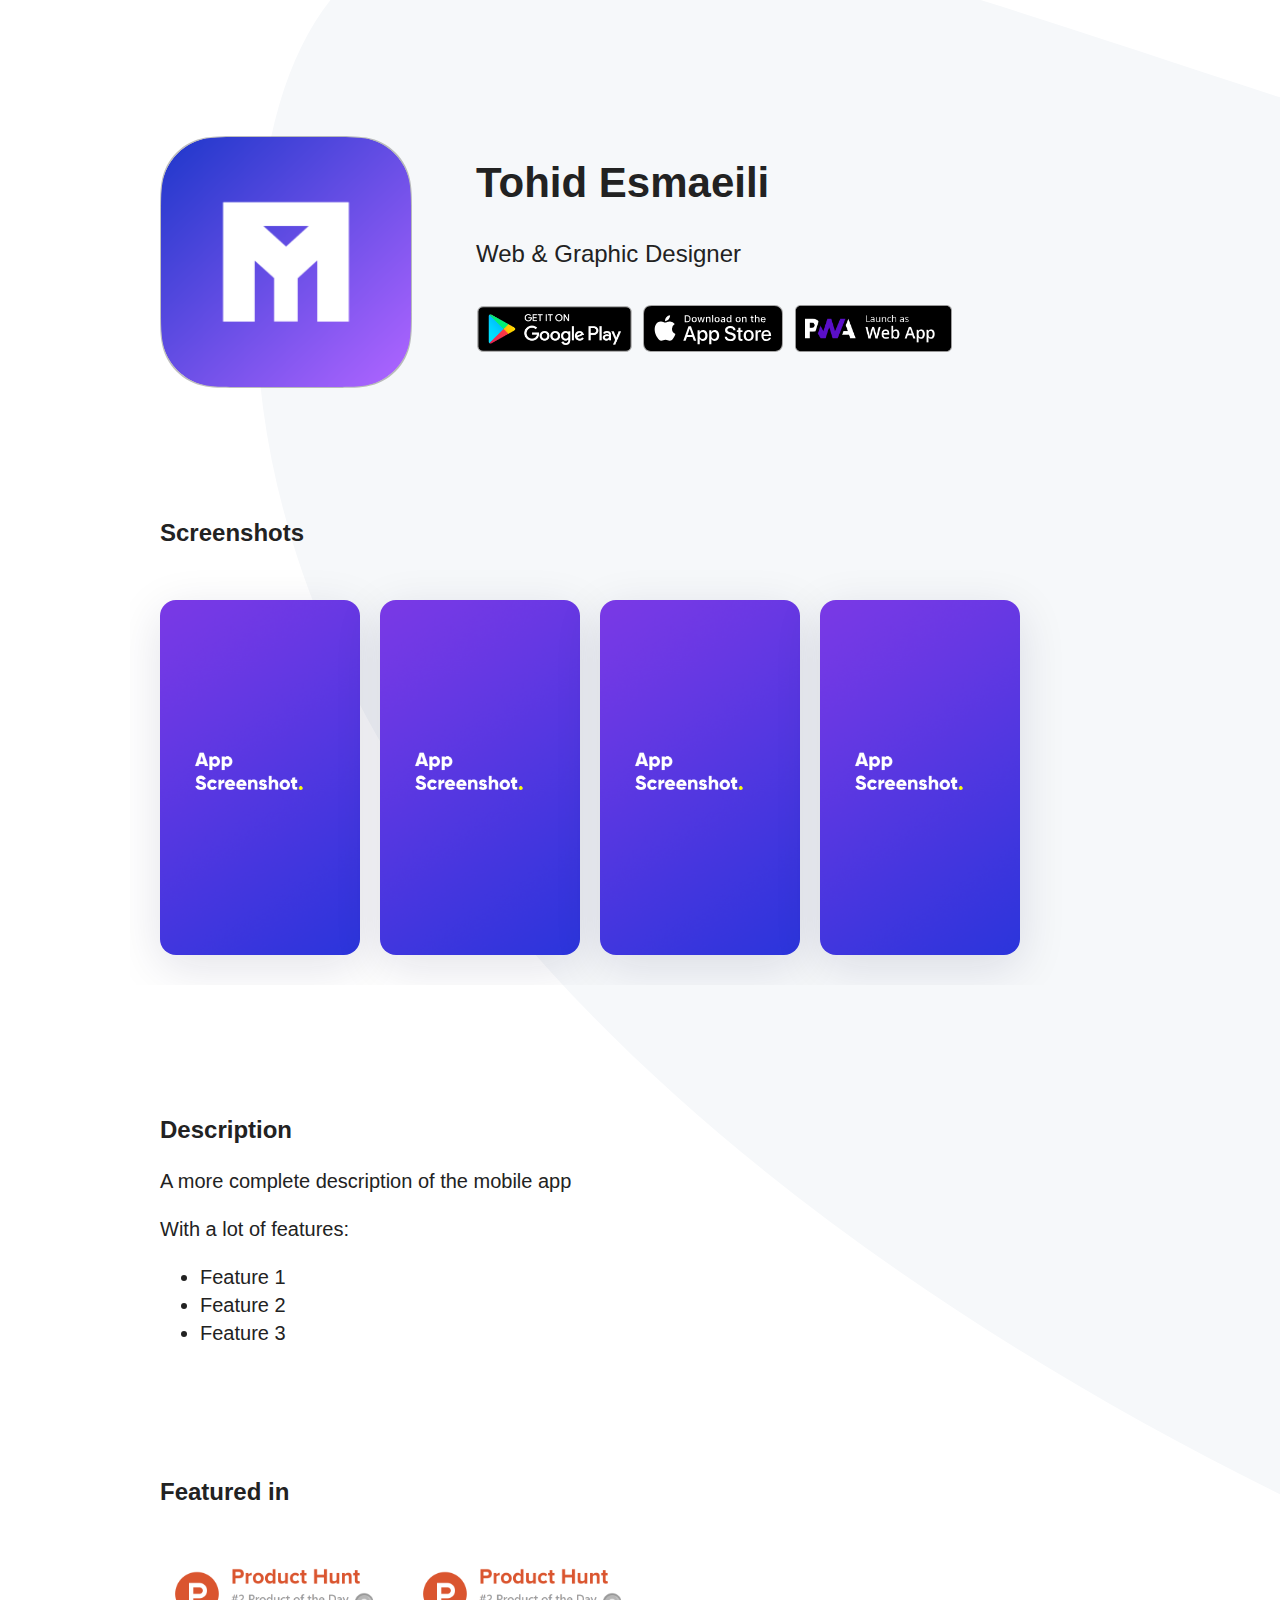
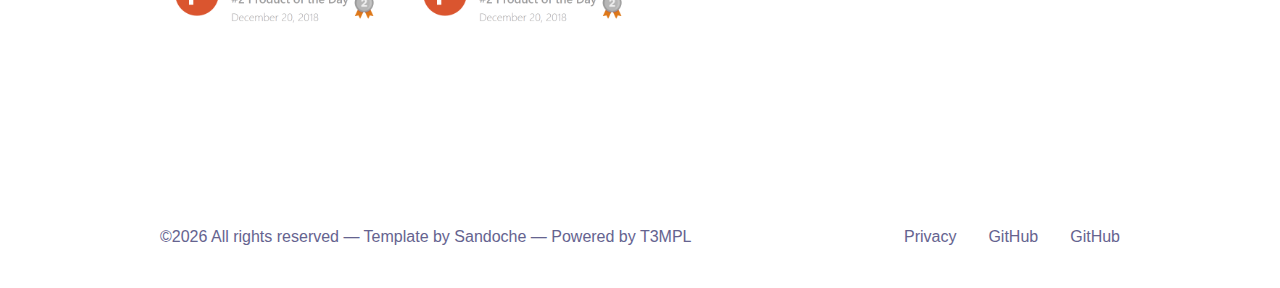
==== folder/folder/index.html @ 5b4da050 "test v1" ====
<!DOCTYPE html>
<html dir="auto" lang="en">
<head>
	<meta charset="UTF-8" />
	<title>My Page Title</title>

	<meta name="description" content="My Page Description" />
	<meta name="viewport" content="width=device-width, initial-scale=1" />
	<link rel="icon" href="assets/favicon.png" />

	<meta property="og:title" content="My Page Title" />
	<meta property="og:description" content="My Page Description" />
	<meta property="og:image" content="assets/og-image.png" />

	<link rel="stylesheet" href="assets/tobi.css" />
	<link rel="stylesheet" href="assets/style.css" />

</head>
	<body>
		<main>
<header class="app__header container">
	<div class="app__logo-wrapper"> <img class="app__logo" src="assets/icon.png" alt="Tohid Esmaeili"></div>
	<div class="app__infos">
		<h1 class="app__name">Tohid Esmaeili</h1>
		<p class="app__description">Web &amp; Graphic Designer</p>
		<div class="app__buttons app__buttons--desktop">
			<a href="https://play.google.com/store" class="app__button-play" target="_blank" title="Get on Google Play">
				<img src="assets/google-play-badge.png" alt="Get on Google Play">
			</a>
			<a href="https://www.apple.com/ios/app-store/" class="app__button-ios" target="_blank" title="Get on Appstore">
				<img src="assets/ios-badge.svg" alt="Get on Appstore">
			</a>
			<a href="https://github.com/" class="app__button-web" target="_blank" title="Go to website">
				<img src="assets/pwa-badge.png" alt="Go to website">
			</a>
		</div>
	</div>
</header>
<div class="app__buttons app__buttons--mobile container">
	<a href="https://play.google.com/store" class="app__button-play" target="_blank" title="Get on Google Play">
		<img src="assets/google-play-badge.png" alt="Get on Google Play">
	</a>
	<a href="https://www.apple.com/ios/app-store/" class="app__button-ios" target="_blank" title="Get on Appstore">
		<img src="assets/ios-badge.svg" alt="Get on Appstore">
	</a>
	<a href="https://github.com/" class="app__button-web" target="_blank" title="Go to website">
		<img src="assets/pwa-badge.png" alt="Go to website">
	</a>
</div>
<section class="app__screenshots app__section">
	<div class="container">
		<h2 class="app__section-title">Screenshots</h2>
	</div>
	<div class="app__screenshots-wrapper container-desktop">
		<div class="app__screenshots-list">
			<a href="assets/screenshot.png" class="lightbox">
				<img src="assets/screenshot.png" class="app__screenshot" alt="" />
			</a>
			<a href="assets/screenshot.png" class="lightbox">
				<img src="assets/screenshot.png" class="app__screenshot" alt="" />
			</a>
			<a href="assets/screenshot.png" class="lightbox">
				<img src="assets/screenshot.png" class="app__screenshot" alt="" />
			</a>
			<a href="assets/screenshot.png" class="lightbox">
				<img src="assets/screenshot.png" class="app__screenshot" alt="" />
			</a>
		</div>
	</div>
</section>
<section class="app__fulldescription app__section container">
	<h2 class="app__section-title">Description</h2>
	<div class="app__fulldescription-content">
		<p>A more complete description of the mobile app</p>
<p>With a lot of features:</p>
<ul>
<li>Feature 1</li>
<li>Feature 2</li>
<li>Feature 3</li>
</ul>

	</div>
</section>
<section class="app__featured app__section container">
	<h2 class="app__section-title">Featured in</h2>
	<div class="app__featured-content">
		<a href="https://github.com/" target="_blank" class="app__featured-company"> 
			<img src="assets/producthunt.png" class="app__featured-image">
		</a> 
		<a href="https://github.com/" target="_blank" class="app__featured-company"> 
			<img src="assets/producthunt.png" class="app__featured-image">
		</a> 
	</div>
</section>
		</main>
		<footer class="footer">
			<div class="container">
				<div class="footer__container">
					<p class="footer__love">
						<script>document.write('&copy;' + (new Date()).getFullYear());</script><noscript>&copy;2022</noscript> All rights reserved
							&mdash; Template by <a href="https://www.sandoche.com" target="_blank">Sandoche</a>
							&mdash; Powered by <a href="https://t3mpl.n4no.com/" target="_blank" title="T3MPL Editor">T3MPL</a>
					</p>
					<ul class="footer__links">
							<li class="footer__link">
								<a href="page-1/">Privacy</a>
							</li>
							<li class="footer__link">
								<a href="https://n4no.com/" targe="_blank">GitHub</a>
							</li>
							<li class="footer__link">
								<a href="https://n4no.com/" targe="_blank">GitHub</a>
							</li>
					</ul>
				</div>
			</div>
		</footer>

		<script type="text/javascript" src="assets/tobi.min.js" /></script>
		<script>
			window.onload = function () {
				var tobi = new Tobi();
			};
		</script>

  </body>
</html>
---- folder/folder/assets/tobi.css ----
.tobi {
  background-color: rgba(26, 42, 58, 0.94);
  bottom: 0;
  box-sizing: border-box;
  contain: strict;
  font-size: 18px;
  left: 0;
  line-height: 1.5555555555555556;
  overflow: hidden;
  position: fixed;
  right: 0;
  top: 0;
  z-index: 1337;
}

.tobi[aria-hidden="true"] {
  display: none;
}

.tobi *,
.tobi *::before,
.tobi *::after {
  box-sizing: inherit;
}

.tobi-is-open {
  overflow-y: hidden;
}

.tobi__slider {
  bottom: 0;
  left: 0;
  position: absolute;
  right: 0;
  top: 0;
  will-change: transform;
}

.tobi__slider:not(.tobi__slider--is-dragging) {
  transition-duration: 0.3s;
  transition-property: transform;
  transition-timing-function: cubic-bezier(0.19, 1, 0.22, 1);
}

@media screen and (prefers-reduced-motion: reduce) {
  .tobi__slider:not(.tobi__slider--is-dragging) {
    transition: none;
  }
}

.tobi__slider--is-draggable [data-type] {
  cursor: -webkit-grab;
  cursor: grab;
}

.tobi__slider--is-dragging [data-type] {
  cursor: -webkit-grabbing;
  cursor: grabbing;
}

.tobi__slide {
  align-items: center;
  display: flex;
  height: 100%;
  justify-content: center;
  width: 100%;
}

.tobi__slide:not(.tobi__slide--is-active) {
  visibility: hidden;
}

.tobi [data-type] {
  max-height: 85vh;
  max-width: 85vw;
  overflow: hidden;
  overflow-y: auto;
  overscroll-behavior: contain;
}

.tobi [data-type] iframe,
.tobi [data-type] video {
  display: block !important;
}

.tobi [data-type] > figure {
  margin: 0;
  position: relative;
}

.tobi [data-type] > figure > img {
  display: block;
  height: auto;
  max-height: 85vh;
  max-width: 85vw;
  width: auto;
}

.tobi [data-type] > figure > figcaption {
  background-color: rgba(255, 255, 255, 0.94);
  bottom: 0;
  color: #1a2a3a;
  padding: 0.22222em 0.44444em;
  position: absolute;
  white-space: pre-wrap;
  width: 100%;
}

.tobi [data-type="html"] video {
  cursor: auto;
  max-height: 85vh;
  max-width: 85vw;
}

.tobi [data-type="iframe"] {
  /* Fix iframe scrolling on iOS */
  -webkit-overflow-scrolling: touch;
  transform: translate3d(0, 0, 0);
}

.tobi [data-type="iframe"] iframe {
  height: 85vh;
  width: 85vw;
}

.tobi > button {
  background-color: transparent;
  border: 0.05556em solid transparent;
  color: #fff;
  cursor: pointer;
  font: inherit;
  line-height: 1;
  margin: 0;
  opacity: 0.5;
  padding: 0.22222em;
  position: absolute;
  touch-action: manipulation;
  transition-duration: 0.3s;
  transition-property: opacity, transform;
  transition-timing-function: cubic-bezier(0.19, 1, 0.22, 1);
  will-change: opacity, transform;
  z-index: 1;
}

@media screen and (prefers-reduced-motion: reduce) {
  .tobi > button {
    transition: none;
    will-change: opacity;
  }
}

.tobi > button svg {
  pointer-events: none;
  stroke: #fff;
  stroke-width: 1;
  stroke-linecap: square;
  stroke-linejoin: miter;
  fill: none;
  color: #fff;
}

.tobi > button:active, .tobi > button:focus, .tobi > button:hover {
  opacity: 1;
  transform: scale(0.84);
}

@media screen and (prefers-reduced-motion: reduce) {
  .tobi > button:active, .tobi > button:focus, .tobi > button:hover {
    transform: none;
  }
}

.tobi > button.tobi__prev, .tobi > button.tobi__next {
  top: calc(50% - 1.94444em);
}

.tobi > button.tobi__prev svg, .tobi > button.tobi__next svg {
  height: 3.88889em;
  width: 3.88889em;
}

.tobi > button.tobi__prev {
  left: 0;
}

.tobi > button.tobi__next {
  right: 0;
}

.tobi > button.tobi__close {
  right: 0.27778em;
  top: 1em;
}

.tobi > button.tobi__close svg {
  height: 3.33333em;
  width: 3.33333em;
}

.tobi > button:disabled, .tobi > button[aria-hidden="true"] {
  display: none;
}

.tobi__counter {
  background-color: transparent;
  color: #fff;
  font-size: 1.11111em;
  left: 1em;
  line-height: 1;
  position: absolute;
  top: 2.22222em;
  z-index: 1;
}

.tobi__counter[aria-hidden="true"] {
  display: none;
}

.tobi-loader {
  display: inline-block;
  height: 5.55556em;
  left: calc(50% - 2.77778em);
  position: absolute;
  top: calc(50% - 2.77778em);
  width: 5.55556em;
}

.tobi-loader::before {
  animation: spin 1s infinite;
  border-radius: 100%;
  border: 0.22222em solid #949ba3;
  border-top-color: #fff;
  bottom: 0;
  content: "";
  left: 0;
  position: absolute;
  right: 0;
  top: 0;
  z-index: 1;
}

.tobi-zoom {
  border: 0;
  box-shadow: none;
  display: inline-block;
  position: relative;
  text-decoration: none;
}

.tobi-zoom img {
  display: block;
}

.tobi-zoom__icon {
  background-color: rgba(26, 42, 58, 0.94);
  bottom: 0;
  color: #fff;
  line-height: 1;
  position: absolute;
  right: 0;
}

.tobi-zoom__icon svg {
  color: #fff;
  fill: none;
  height: 1.11111em;
  padding: 0.22222em;
  pointer-events: none;
  stroke-linecap: square;
  stroke-linejoin: miter;
  stroke-width: 2;
  stroke: #fff;
  width: 1.11111em;
}

@keyframes spin {
  to {
    transform: rotate(360deg);
  }
}
---- folder/folder/assets/style.css ----
:root {
  --font-xl: 42px;
  --font-lg: 24px;
  --font-md: 20px;
  --font-sm: 18px;
  --font-xs: 16px;
  --font-xxs: 14px;
}
@media (max-width: 768px) {
  :root {
    --font-xl: 18px;
    --font-lg: 16px;
    --font-md: 14px;
    --font-sm: 12px;
    --font-xs: 12px;
    --font-xxs: 12px;
  }
}

body {
  font-family: -apple-system, BlinkMacSystemFont, "Segoe UI", Roboto, Oxygen-Sans, Ubuntu, Cantarell, "Helvetica Neue", sans-serif;
  color: #222;
  display: flex;
  min-height: 100vh;
  flex-direction: column;
  font-size: var(--font-md);
  background-color: #fff;
  background-image: url([data-uri]);
  background-size: cover;
  background-position-x: 20vw;
  background-position-y: -10vh;
  background-repeat: no-repeat;
  line-height: 1.4;
}

main {
  flex: 1;
  width: 100%;
}

a {
  color: #65638f;
  text-decoration: none;
}
a:hover {
  color: #5A51FE;
}

.button {
  display: flex;
  background: linear-gradient(65deg, #DA552F, #ea8e39);
  font-family: "Heebo", sans-serif;
  color: #fff;
  display: inline-flex;
  font-size: var(--font-xxs);
  letter-spacing: 0px;
  font-weight: 700;
  line-height: 16px;
  text-transform: uppercase;
  text-decoration: none !important;
  border: none;
  border-radius: 2px;
  cursor: pointer;
  justify-content: center;
  padding: 16px 32px;
  text-align: center;
  white-space: nowrap;
  box-shadow: 0 8px 24px rgba(32, 43, 54, 0.12);
  mix-blend-mode: multiply;
  transition: all 0.15s ease;
}
.button:hover {
  color: #fff;
  box-shadow: 0 8px 24px rgba(32, 43, 54, 0.25);
}
.button--link {
  background: rgba(0, 0, 0, 0);
  color: #5A51FE;
  box-shadow: none;
}
.button--link:hover {
  color: #8751FE;
  box-shadow: none;
}

.accent {
  color: #5A51FE;
}

.container {
  max-width: 960px;
  padding: 0 30px;
  margin: auto;
}

h1, h2 {
  font-family: "Heebo", sans-serif;
}

.container-desktop {
  max-width: 960px;
  padding: 0 30px;
  margin: auto;
}
@media (max-width: 768px) {
  .container-desktop {
    max-width: 100%;
    padding: 0;
  }
}

.tobi-zoom__icon {
  display: none;
}

.app__header {
  display: flex;
  flex-direction: row;
  margin-top: 128px;
  margin-bottom: 128px;
  align-items: center;
}
@media (max-width: 768px) {
  .app__header {
    align-items: flex-start;
    margin-top: 32px;
    margin-bottom: 16px;
  }
}
.app__logo-wrapper {
  display: inline-block;
  background-image: url("ios-mask-border-128.svg");
  background-size: contain;
  max-width: 250px;
  max-height: 250px;
  padding: 1px;
  margin-right: 64px;
  width: 100%;
  height: 100%;
  background-repeat: no-repeat;
}
html[dir=rtl] .app__logo-wrapper {
  margin-left: 64px;
  margin-right: 0;
}
@media (max-width: 768px) {
  .app__logo-wrapper {
    max-width: 100px;
    max-height: 100px;
    margin-right: 16px;
  }
}
.app__logo {
  border-radius: 22.5%;
  mask-image: url("ios-mask.svg");
  mask-size: cover;
  width: 100%;
  height: auto;
}
.app__name {
  font-size: var(--font-xl);
  margin: 0;
}
.app__description {
  font-size: var(--font-lg);
}
@media (max-width: 768px) {
  .app__description {
    margin-top: 8px;
    margin-bottom: 0;
  }
}
.app__screenshots-list {
  display: grid;
  grid-template-columns: 200px 200px 200px 200px 200px 200px;
  grid-column-gap: 20px;
  padding: 30px 0;
}
@media (max-width: 768px) {
  .app__screenshots-list {
    padding: 32px;
    width: 800px;
  }
}
.app__screenshot {
  width: 100%;
  border-radius: 16px;
  box-shadow: 0 12px 48px rgba(17, 16, 62, 0.12);
  transition: all 0.3s ease-in-out;
  transform: scale(1);
  cursor: pointer;
}
.app__screenshot:hover {
  box-shadow: 0 24px 48px rgba(17, 16, 62, 0.12);
  transform: scale(1.05);
}
.app__screenshots-wrapper {
  overflow-y: auto;
}
.app__buttons {
  display: flex;
  flex-direction: row;
  align-items: center;
  margin-left: -9.8px;
}
.app__buttons--mobile {
  display: none;
}
@media (max-width: 768px) {
  .app__buttons {
    margin-left: 0;
    margin-bottom: 64px;
  }
  .app__buttons--mobile {
    display: flex;
    justify-content: center;
  }
  .app__buttons--desktop {
    display: none;
  }
}
.app__button-play img {
  width: 176.4px;
}
.app__button-ios img {
  width: 140px;
}
.app__button-web {
  margin-left: 12px;
}
.app__button-web img {
  width: 157px;
}
@media (max-width: 768px) {
  .app__button-play img {
    width: 126px;
  }
  .app__button-ios img {
    width: 100px;
  }
  .app__button-web {
    margin-left: 8px;
  }
  .app__button-web img {
    width: 112px;
  }
}
.app__section-title {
  font-size: var(--font-lg);
}
.app__section {
  margin-bottom: 128px;
}
@media (max-width: 768px) {
  .app__section {
    margin-bottom: 64px;
  }
}
.app__featured-content {
  display: grid;
  grid-template-columns: 1fr 1fr 1fr 1fr;
  grid-column-gap: 32px;
  align-items: center;
}
@media (max-width: 768px) {
  .app__featured-content {
    display: block;
    padding: 32px;
  }
}
.app__featured-image {
  width: 100%;
  margin: auto;
}

.footer {
  padding: 16px 0;
  font-size: var(--font-xs) !important;
}
.footer a {
  font-size: var(--font-xs) !important;
}
.footer__container {
  color: #65638f;
  display: flex;
  width: 100%;
  justify-content: space-between;
  align-items: center;
}
@media (max-width: 768px) {
  .footer__container {
    flex-direction: column-reverse;
    align-items: flex-start;
  }
}
.footer__links {
  list-style: none;
  display: flex;
  padding-left: 0;
}
.footer__link {
  margin-left: 32px;
}
@media (max-width: 768px) {
  .footer__link {
    margin-left: 0;
    margin-right: 8px;
  }
}

.page {
  max-width: 960px;
  padding: 0 30px;
  margin: auto;
}

.darkmode-toggle {
  z-index: 500;
}

.darkmode-background {
  background-image: url([data-uri]) !important;
  background-size: cover !important;
  background-position-x: 20vw !important;
  background-position-y: -10vh !important;
  background-repeat: no-repeat !important;
}
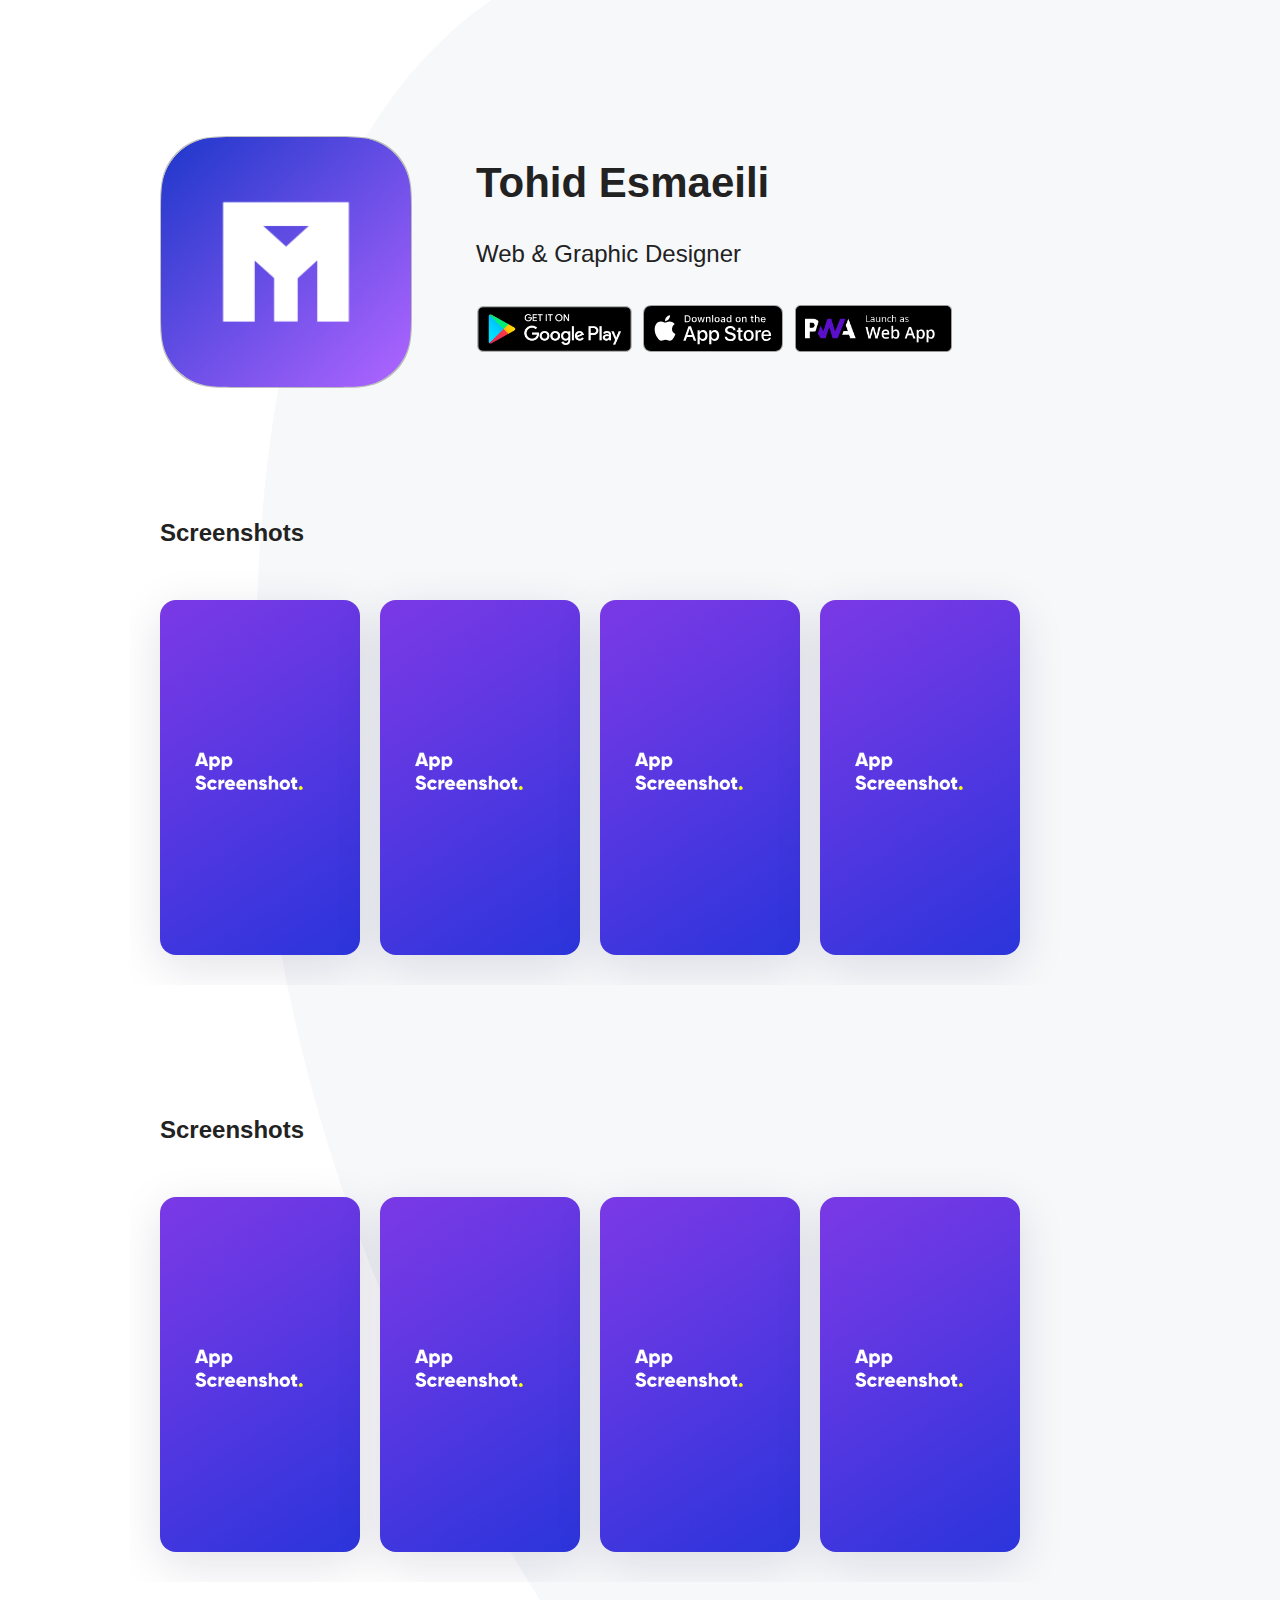
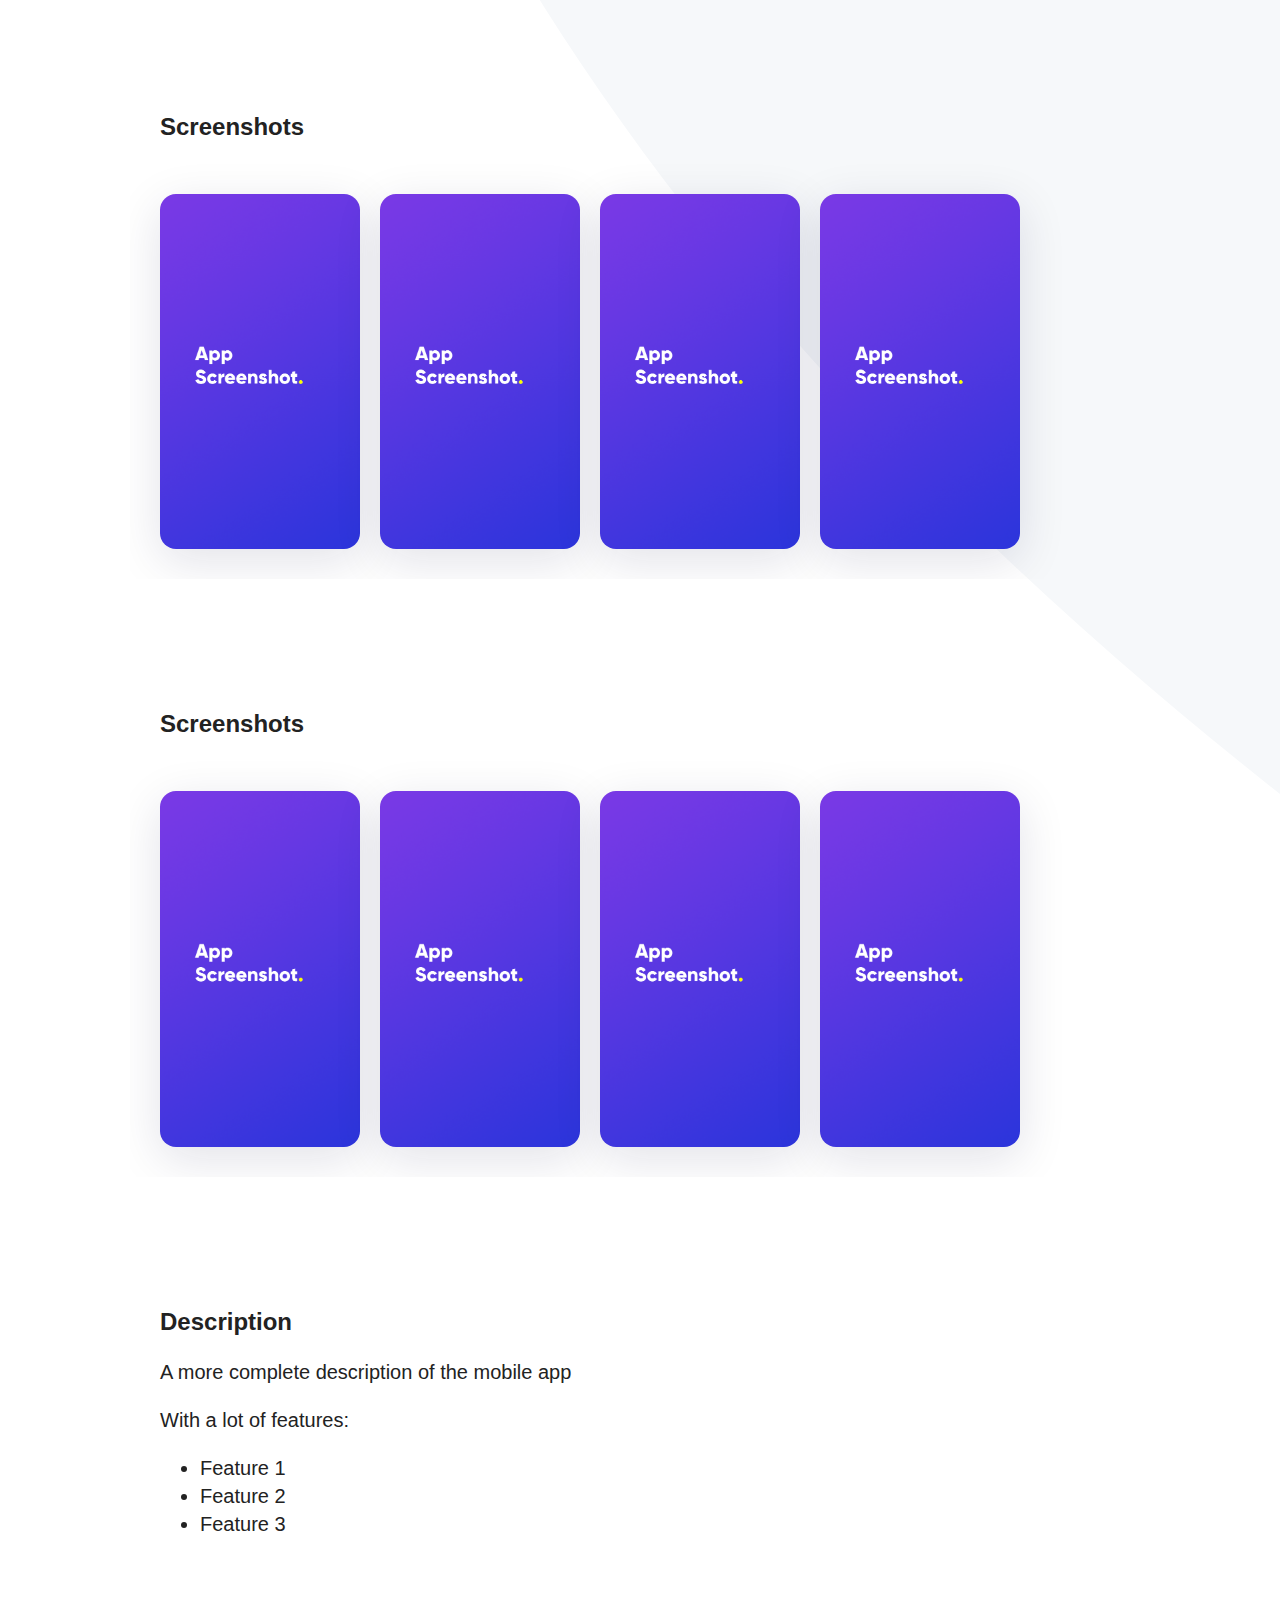
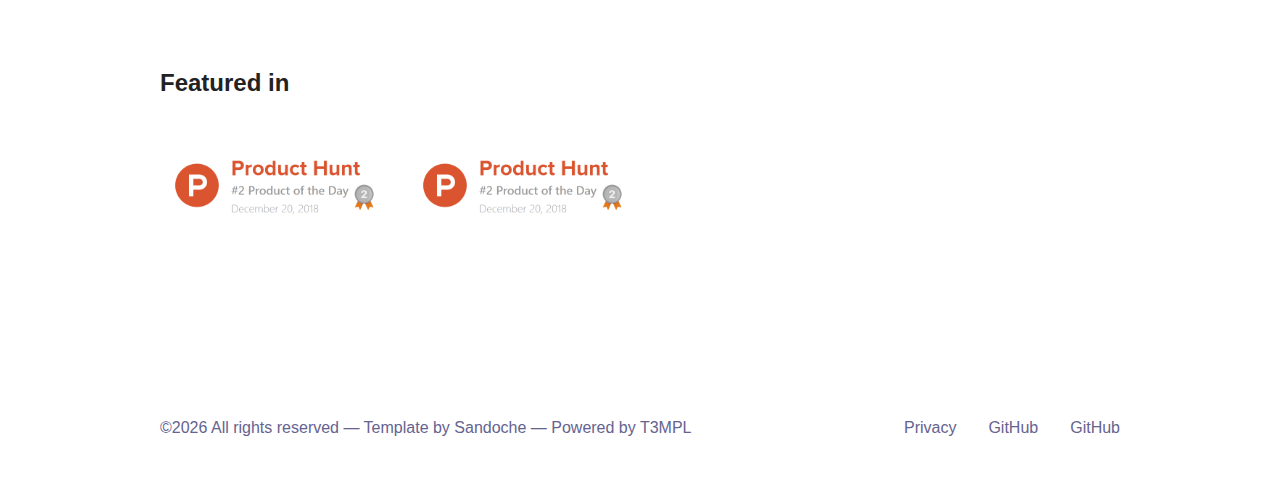
==== commit 2ebefc3f: "test v2" ====
--- a/folder/folder/index.html
+++ b/folder/folder/index.html
@@ -68,6 +68,30 @@
 		</div>
 	</div>
 </section>
+<section class="app__screenshots app__section">
+  <div class="container">
+    <h2 class="app__section-title">Screenshots</h2>
+  </div>
+  <div class="app__screenshots-wrapper container-desktop">
+    <div class="app__screenshots-list"> <a href="assets/screenshot.png" class="lightbox"> <img src="assets/screenshot.png" class="app__screenshot" alt="" /> </a> <a href="assets/screenshot.png" class="lightbox"> <img src="assets/screenshot.png" class="app__screenshot" alt="" /> </a> <a href="assets/screenshot.png" class="lightbox"> <img src="assets/screenshot.png" class="app__screenshot" alt="" /> </a> <a href="assets/screenshot.png" class="lightbox"> <img src="assets/screenshot.png" class="app__screenshot" alt="" /> </a> </div>
+  </div>
+</section>
+<section class="app__screenshots app__section">
+  <div class="container">
+    <h2 class="app__section-title">Screenshots</h2>
+  </div>
+  <div class="app__screenshots-wrapper container-desktop">
+    <div class="app__screenshots-list"> <a href="assets/screenshot.png" class="lightbox"> <img src="assets/screenshot.png" class="app__screenshot" alt="" /> </a> <a href="assets/screenshot.png" class="lightbox"> <img src="assets/screenshot.png" class="app__screenshot" alt="" /> </a> <a href="assets/screenshot.png" class="lightbox"> <img src="assets/screenshot.png" class="app__screenshot" alt="" /> </a> <a href="assets/screenshot.png" class="lightbox"> <img src="assets/screenshot.png" class="app__screenshot" alt="" /> </a> </div>
+  </div>
+</section>
+<section class="app__screenshots app__section">
+  <div class="container">
+    <h2 class="app__section-title">Screenshots</h2>
+  </div>
+  <div class="app__screenshots-wrapper container-desktop">
+    <div class="app__screenshots-list"> <a href="assets/screenshot.png" class="lightbox"> <img src="assets/screenshot.png" class="app__screenshot" alt="" /> </a> <a href="assets/screenshot.png" class="lightbox"> <img src="assets/screenshot.png" class="app__screenshot" alt="" /> </a> <a href="assets/screenshot.png" class="lightbox"> <img src="assets/screenshot.png" class="app__screenshot" alt="" /> </a> <a href="assets/screenshot.png" class="lightbox"> <img src="assets/screenshot.png" class="app__screenshot" alt="" /> </a> </div>
+  </div>
+</section>
 <section class="app__fulldescription app__section container">
 	<h2 class="app__section-title">Description</h2>
 	<div class="app__fulldescription-content">
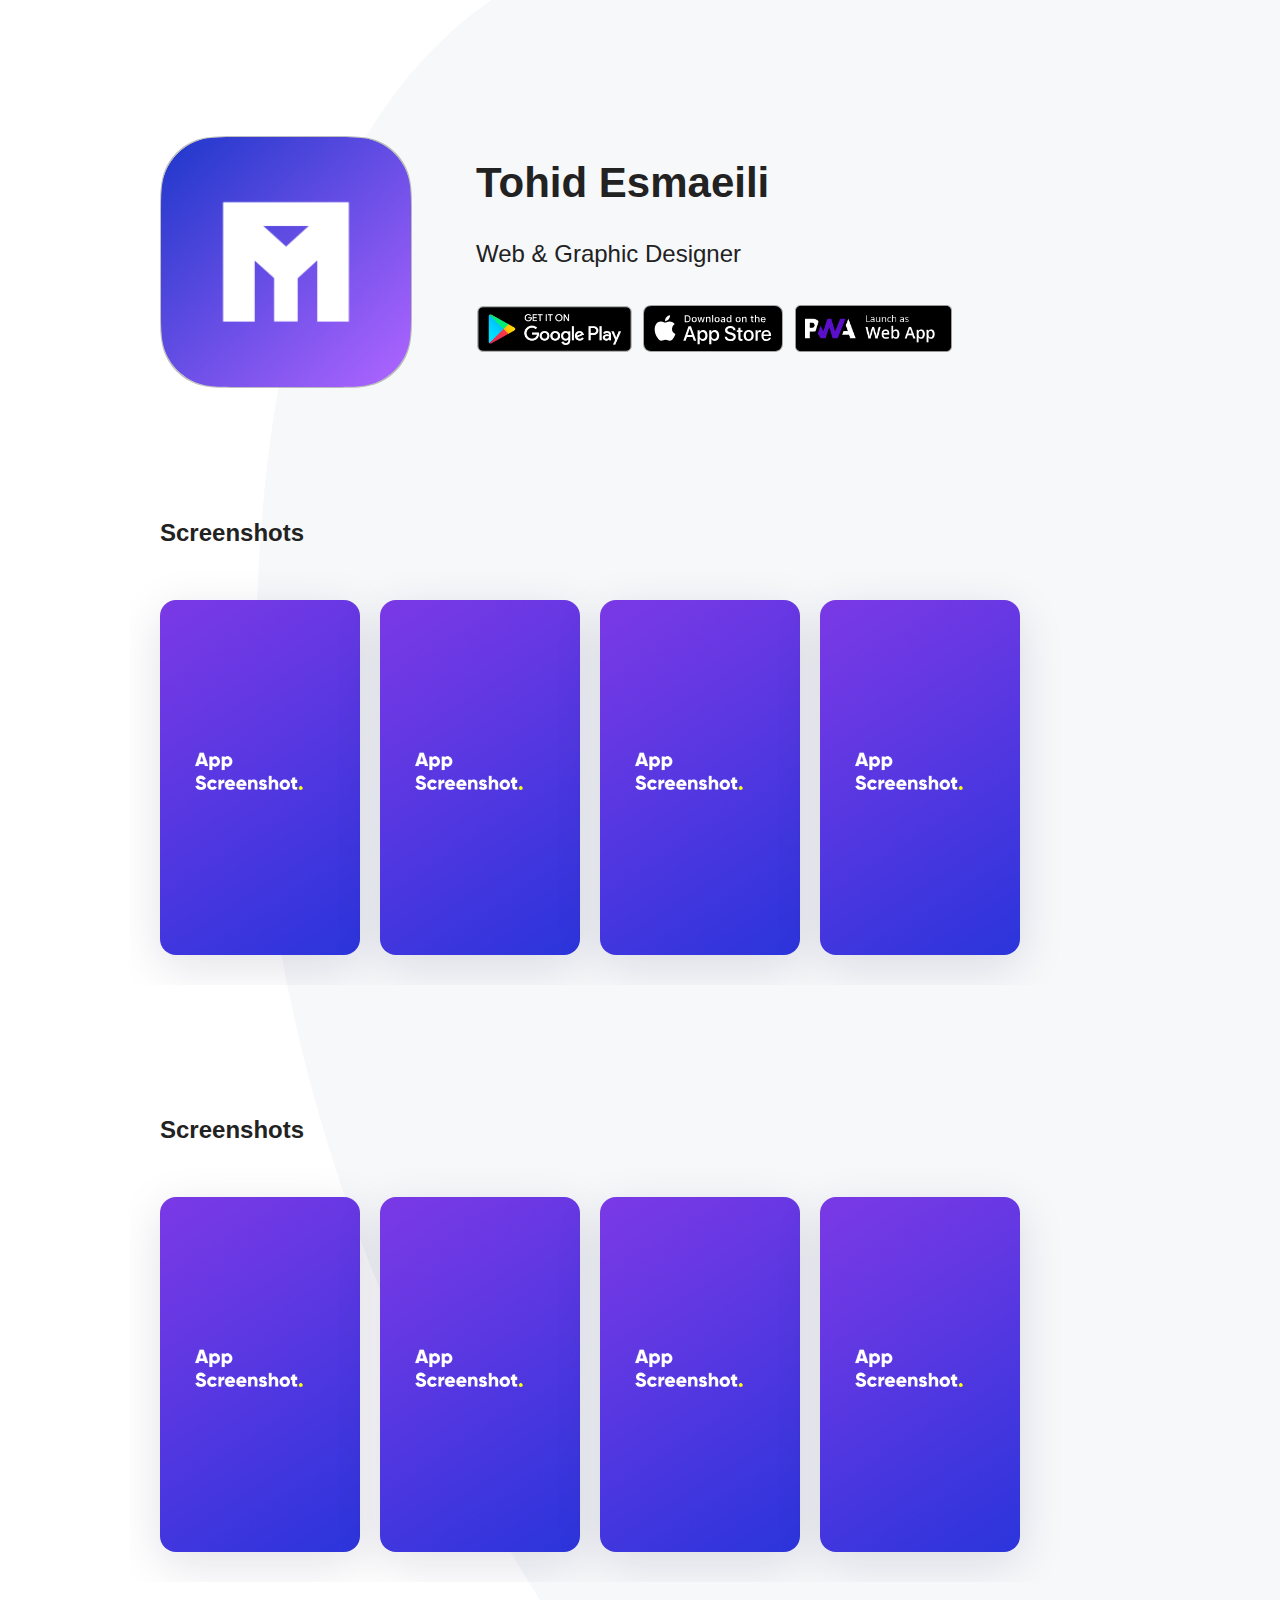
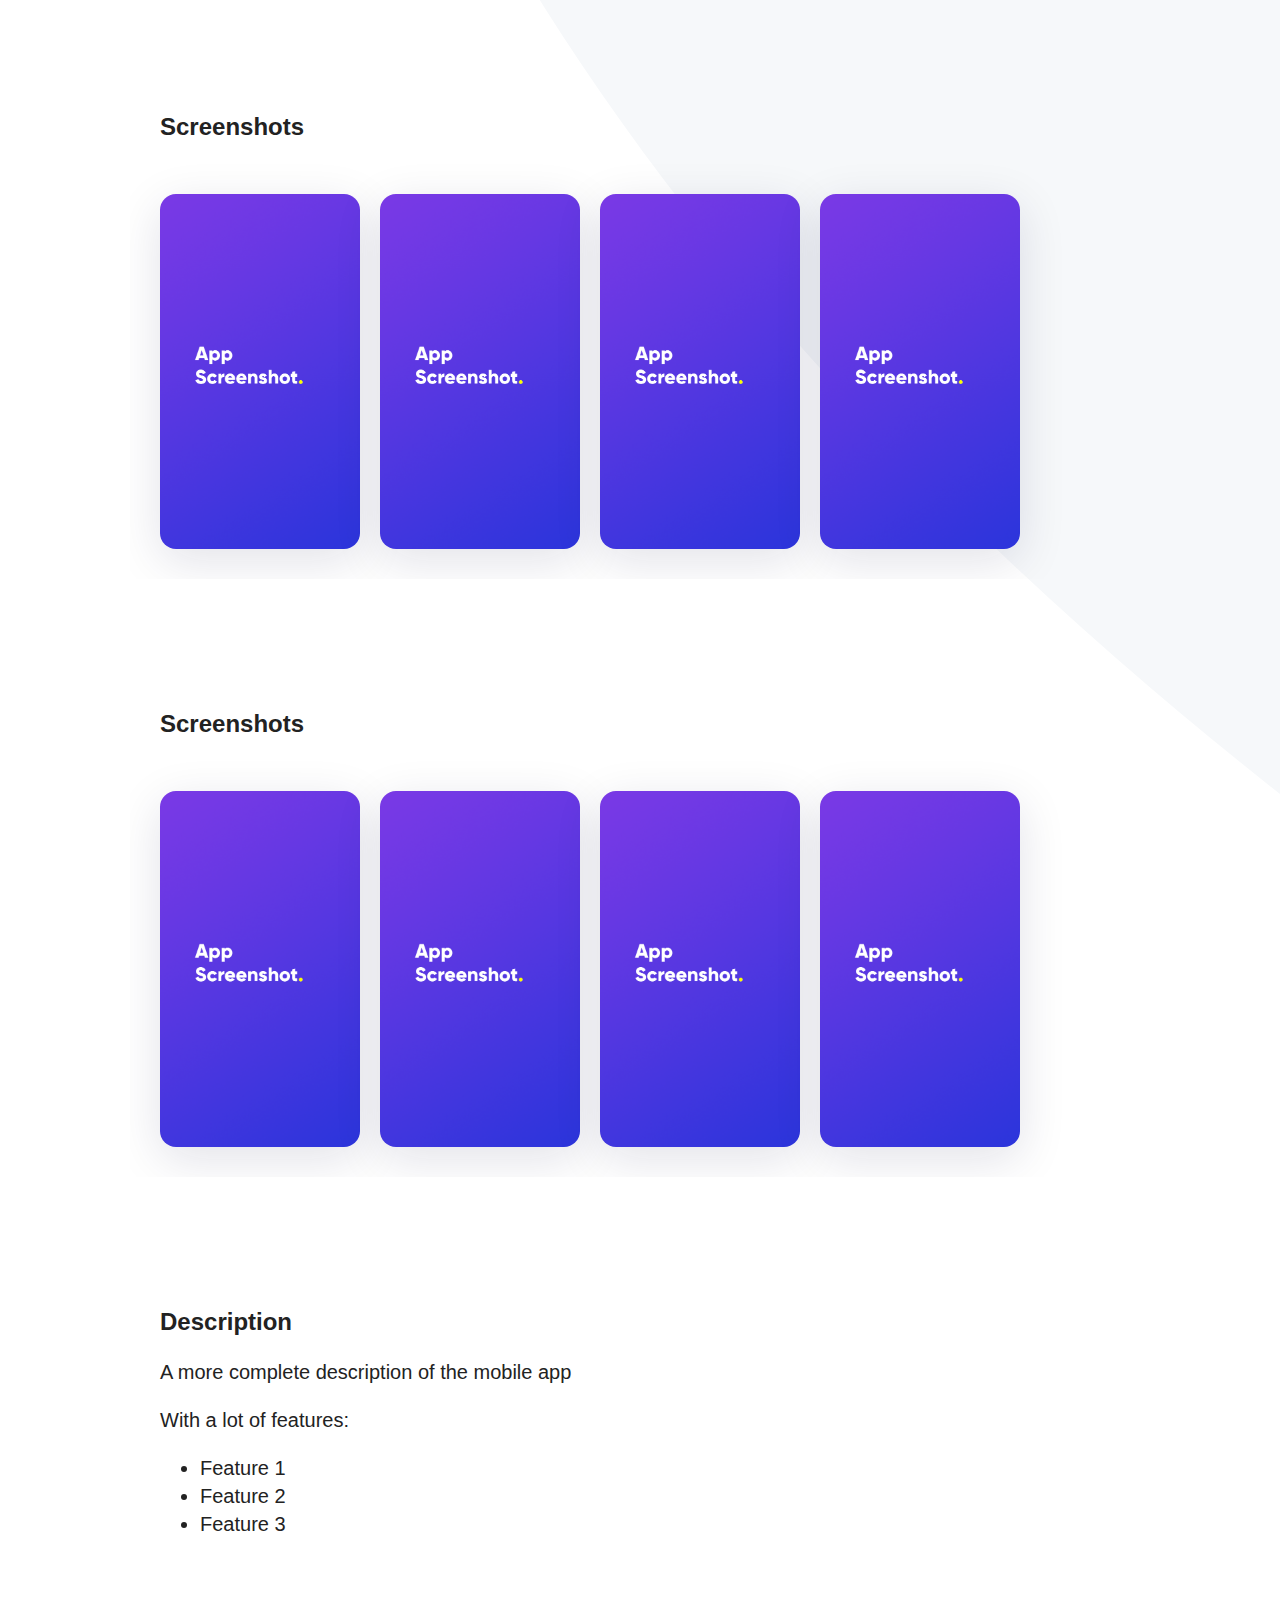
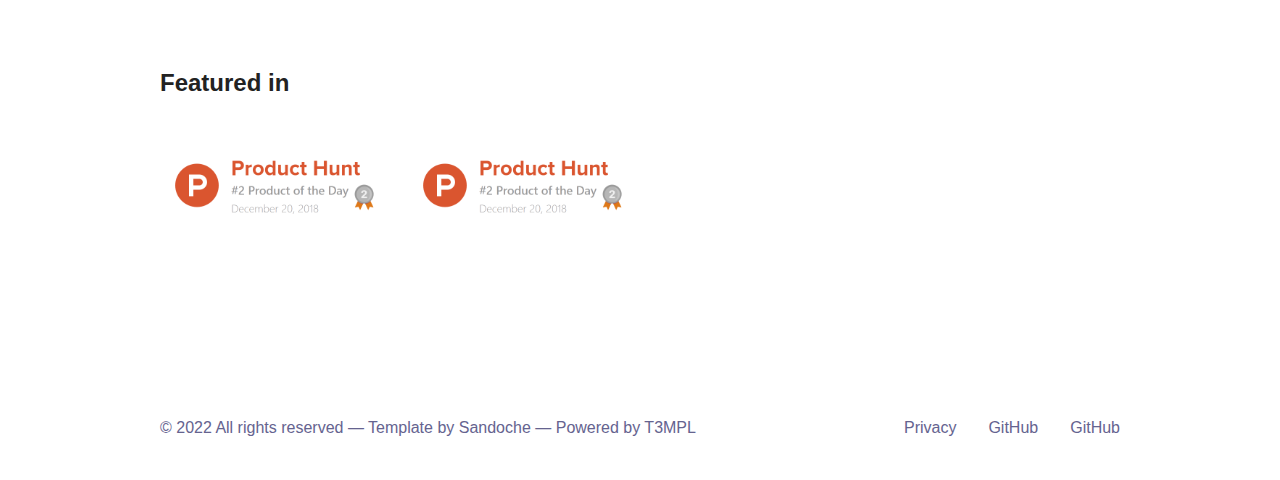
==== commit 6a6c2561: "update" ====
--- a/folder/folder/index.html
+++ b/folder/folder/index.html
@@ -121,7 +121,7 @@
 			<div class="container">
 				<div class="footer__container">
 					<p class="footer__love">
-						<script>document.write('&copy;' + (new Date()).getFullYear());</script><noscript>&copy;2022</noscript> All rights reserved
+						&copy; 2022 All rights reserved
 							&mdash; Template by <a href="https://www.sandoche.com" target="_blank">Sandoche</a>
 							&mdash; Powered by <a href="https://t3mpl.n4no.com/" target="_blank" title="T3MPL Editor">T3MPL</a>
 					</p>
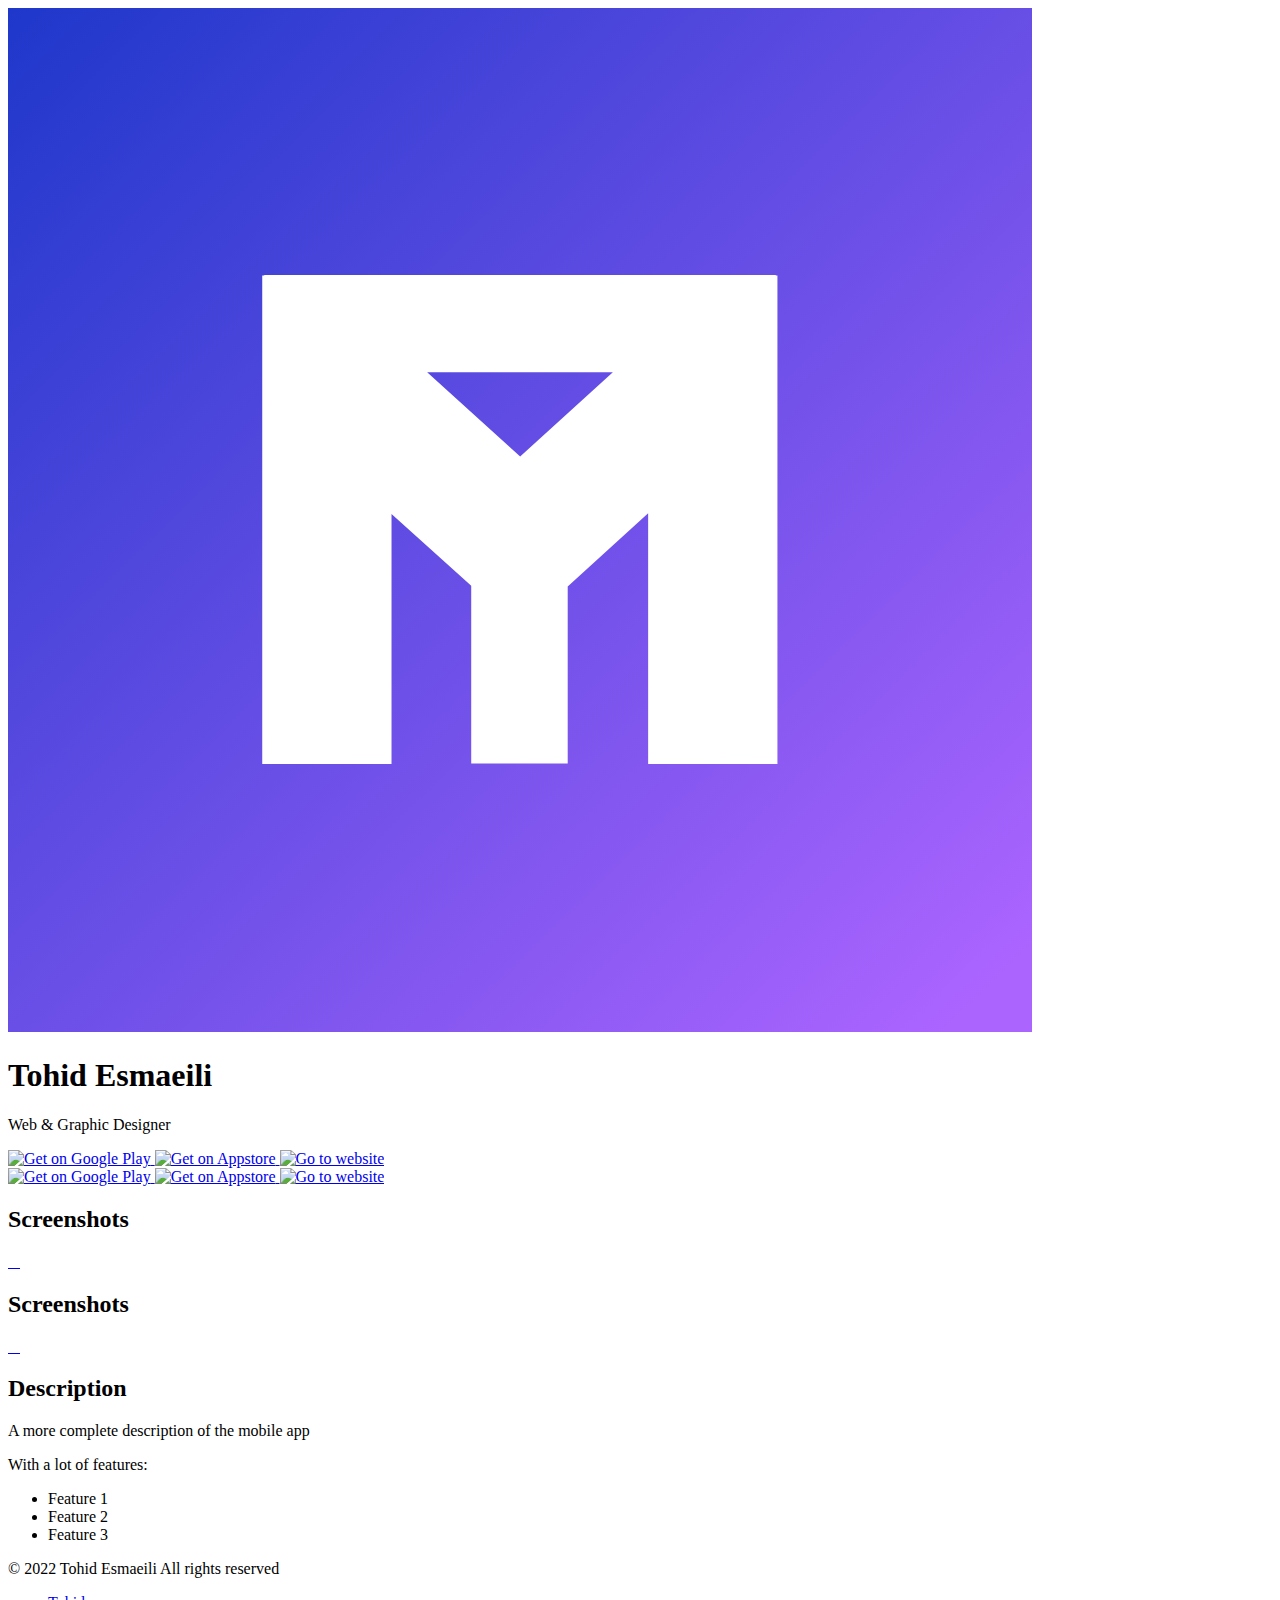
==== commit 7629211f: "test v4" ====
--- a/folder/folder/index.html
+++ b/folder/folder/index.html
@@ -2,99 +2,105 @@
 <html dir="auto" lang="en">
 <head>
 	<meta charset="UTF-8" />
-	<title>My Page Title</title>
+	<title>Tohid Esmaeili</title>
 
-	<meta name="description" content="My Page Description" />
+	<meta name="description" content="Tohid Esmaeili personal website" />
 	<meta name="viewport" content="width=device-width, initial-scale=1" />
-	<link rel="icon" href="assets/favicon.png" />
+	<link rel="icon" href="assets/Images/favicon.png" />
 
-	<meta property="og:title" content="My Page Title" />
-	<meta property="og:description" content="My Page Description" />
-	<meta property="og:image" content="assets/og-image.png" />
+	<meta property="og:title" content="Tohid Esmaeili" />
+	<meta property="og:description" content="Tohid Esmaeili personal website" />
+	<meta property="og:image" content="assets/images/og-image.png" />
 
-	<link rel="stylesheet" href="assets/tobi.css" />
-	<link rel="stylesheet" href="assets/style.css" />
+	<link rel="stylesheet" href="assets/code/tobi.css" />
+	<link rel="stylesheet" href="assets/code/style.css" />
 
 </head>
 	<body>
 		<main>
-<header class="app__header container">
-	<div class="app__logo-wrapper"> <img class="app__logo" src="assets/icon.png" alt="Tohid Esmaeili"></div>
-	<div class="app__infos">
-		<h1 class="app__name">Tohid Esmaeili</h1>
-		<p class="app__description">Web &amp; Graphic Designer</p>
-		<div class="app__buttons app__buttons--desktop">
-			<a href="https://play.google.com/store" class="app__button-play" target="_blank" title="Get on Google Play">
-				<img src="assets/google-play-badge.png" alt="Get on Google Play">
+<header class="Portfolio__header container">
+	<div class="Portfolio__logo-wrapper"> <img class="Portfolio__logo" src="assets/Images/icon.png" alt="Tohid Esmaeili"></div>
+	<div class="Portfolio__infos">
+		<h1 class="Portfolio__name">Tohid Esmaeili</h1>
+		<p class="Portfolio__description">Web &amp; Graphic Designer</p>
+		<div class="Portfolio__buttons Portfolio__buttons--desktop">
+			<a href="https://play.google.com/store" class="Portfolio__button-play" target="_blank" title="Get on Google Play">
+				<img src="assets/images/google-play-badge.png" alt="Get on Google Play">
 			</a>
-			<a href="https://www.apple.com/ios/app-store/" class="app__button-ios" target="_blank" title="Get on Appstore">
-				<img src="assets/ios-badge.svg" alt="Get on Appstore">
+			<a href="https://www.apple.com/ios/app-store/" class="Portfolio__button-ios" target="_blank" title="Get on Appstore">
+				<img src="assets/images/ios-badge.svg" alt="Get on Appstore">
 			</a>
-			<a href="https://github.com/" class="app__button-web" target="_blank" title="Go to website">
-				<img src="assets/pwa-badge.png" alt="Go to website">
+			<a href="https://github.com/" class="Portfolio__button-web" target="_blank" title="Go to website">
+				<img src="assets/images/pwa-badge.png" alt="Go to website">
 			</a>
 		</div>
 	</div>
 </header>
-<div class="app__buttons app__buttons--mobile container">
-	<a href="https://play.google.com/store" class="app__button-play" target="_blank" title="Get on Google Play">
-		<img src="assets/google-play-badge.png" alt="Get on Google Play">
+<div class="Portfolio__buttons Portfolio__buttons--mobile container">
+	<a href="https://play.google.com/store" class="Portfolio__button-play" target="_blank" title="Get on Google Play">
+		<img src="assets/images/google-play-badge.png" alt="Get on Google Play">
 	</a>
-	<a href="https://www.apple.com/ios/app-store/" class="app__button-ios" target="_blank" title="Get on Appstore">
-		<img src="assets/ios-badge.svg" alt="Get on Appstore">
+	<a href="https://www.apple.com/ios/app-store/" class="Portfolio__button-ios" target="_blank" title="Get on Appstore">
+		<img src="assets/images/ios-badge.svg" alt="Get on Appstore">
 	</a>
-	<a href="https://github.com/" class="app__button-web" target="_blank" title="Go to website">
-		<img src="assets/pwa-badge.png" alt="Go to website">
+	<a href="https://github.com/" class="Portfolio__button-web" target="_blank" title="Go to website">
+		<img src="assets/images/pwa-badge.png" alt="Go to website">
 	</a>
 </div>
-<section class="app__screenshots app__section">
+
+
+
+<section class="Portfolio__screenshots Portfolio__section">
 	<div class="container">
-		<h2 class="app__section-title">Screenshots</h2>
+		<h2 class="Portfolio__section-title">Screenshots</h2>
 	</div>
-	<div class="app__screenshots-wrapper container-desktop">
-		<div class="app__screenshots-list">
-			<a href="assets/screenshot.png" class="lightbox">
-				<img src="assets/screenshot.png" class="app__screenshot" alt="" />
+	<div class="Portfolio__screenshots-wrapper container-desktop">
+		<div class="Portfolio__screenshots-list">
+			<a href="assets/portfolio/screenshot.png" class="lightbox">
+				<img src="assets/portfolio/screenshot.png" class="Portfolio__screenshot" alt="" />
 			</a>
-			<a href="assets/screenshot.png" class="lightbox">
-				<img src="assets/screenshot.png" class="app__screenshot" alt="" />
+			<a href="assets/portfolio/screenshot.png" class="lightbox">
+				<img src="assets/portfolio/screenshot.png" class="Portfolio__screenshot" alt="" />
 			</a>
-			<a href="assets/screenshot.png" class="lightbox">
-				<img src="assets/screenshot.png" class="app__screenshot" alt="" />
+			<a href="assets/portfolio/screenshot.png" class="lightbox">
+				<img src="assets/portfolio/screenshot.png" class="Portfolio__screenshot" alt="" />
 			</a>
-			<a href="assets/screenshot.png" class="lightbox">
-				<img src="assets/screenshot.png" class="app__screenshot" alt="" />
+			<a href="assets/portfolio/screenshot.png" class="lightbox">
+				<img src="assets/portfolio/screenshot.png" class="Portfolio__screenshot" alt="" />
 			</a>
 		</div>
 	</div>
 </section>
-<section class="app__screenshots app__section">
-  <div class="container">
-    <h2 class="app__section-title">Screenshots</h2>
-  </div>
-  <div class="app__screenshots-wrapper container-desktop">
-    <div class="app__screenshots-list"> <a href="assets/screenshot.png" class="lightbox"> <img src="assets/screenshot.png" class="app__screenshot" alt="" /> </a> <a href="assets/screenshot.png" class="lightbox"> <img src="assets/screenshot.png" class="app__screenshot" alt="" /> </a> <a href="assets/screenshot.png" class="lightbox"> <img src="assets/screenshot.png" class="app__screenshot" alt="" /> </a> <a href="assets/screenshot.png" class="lightbox"> <img src="assets/screenshot.png" class="app__screenshot" alt="" /> </a> </div>
-  </div>
+
+
+
+<section class="Portfolio__screenshots Portfolio__section">
+	<div class="container">
+		<h2 class="Portfolio__section-title">Screenshots</h2>
+	</div>
+	<div class="Portfolio__screenshots-wrapper container-desktop">
+		<div class="Portfolio__screenshots-list">
+			<a href="assets/portfolio/screenshot.png" class="lightbox">
+				<img src="assets/portfolio/screenshot.png" class="Portfolio__screenshot" alt="" />
+			</a>
+			<a href="assets/portfolio/screenshot.png" class="lightbox">
+				<img src="assets/portfolio/screenshot.png" class="Portfolio__screenshot" alt="" />
+			</a>
+			<a href="assets/portfolio/screenshot.png" class="lightbox">
+				<img src="assets/portfolio/screenshot.png" class="Portfolio__screenshot" alt="" />
+			</a>
+			<a href="assets/portfolio/screenshot.png" class="lightbox">
+				<img src="assets/portfolio/screenshot.png" class="Portfolio__screenshot" alt="" />
+			</a>
+		</div>
+	</div>
 </section>
-<section class="app__screenshots app__section">
-  <div class="container">
-    <h2 class="app__section-title">Screenshots</h2>
-  </div>
-  <div class="app__screenshots-wrapper container-desktop">
-    <div class="app__screenshots-list"> <a href="assets/screenshot.png" class="lightbox"> <img src="assets/screenshot.png" class="app__screenshot" alt="" /> </a> <a href="assets/screenshot.png" class="lightbox"> <img src="assets/screenshot.png" class="app__screenshot" alt="" /> </a> <a href="assets/screenshot.png" class="lightbox"> <img src="assets/screenshot.png" class="app__screenshot" alt="" /> </a> <a href="assets/screenshot.png" class="lightbox"> <img src="assets/screenshot.png" class="app__screenshot" alt="" /> </a> </div>
-  </div>
-</section>
-<section class="app__screenshots app__section">
-  <div class="container">
-    <h2 class="app__section-title">Screenshots</h2>
-  </div>
-  <div class="app__screenshots-wrapper container-desktop">
-    <div class="app__screenshots-list"> <a href="assets/screenshot.png" class="lightbox"> <img src="assets/screenshot.png" class="app__screenshot" alt="" /> </a> <a href="assets/screenshot.png" class="lightbox"> <img src="assets/screenshot.png" class="app__screenshot" alt="" /> </a> <a href="assets/screenshot.png" class="lightbox"> <img src="assets/screenshot.png" class="app__screenshot" alt="" /> </a> <a href="assets/screenshot.png" class="lightbox"> <img src="assets/screenshot.png" class="app__screenshot" alt="" /> </a> </div>
-  </div>
-</section>
-<section class="app__fulldescription app__section container">
-	<h2 class="app__section-title">Description</h2>
-	<div class="app__fulldescription-content">
+
+
+
+<section class="Portfolio__fulldescription Portfolio__section container">
+	<h2 class="Portfolio__section-title">Description</h2>
+	<div class="Portfolio__fulldescription-content">
 		<p>A more complete description of the mobile app</p>
 <p>With a lot of features:</p>
 <ul>
@@ -105,42 +111,24 @@
 
 	</div>
 </section>
-<section class="app__featured app__section container">
-	<h2 class="app__section-title">Featured in</h2>
-	<div class="app__featured-content">
-		<a href="https://github.com/" target="_blank" class="app__featured-company"> 
-			<img src="assets/producthunt.png" class="app__featured-image">
-		</a> 
-		<a href="https://github.com/" target="_blank" class="app__featured-company"> 
-			<img src="assets/producthunt.png" class="app__featured-image">
-		</a> 
-	</div>
-</section>
+
 		</main>
 		<footer class="footer">
 			<div class="container">
 				<div class="footer__container">
 					<p class="footer__love">
-						&copy; 2022 All rights reserved
-							&mdash; Template by <a href="https://www.sandoche.com" target="_blank">Sandoche</a>
-							&mdash; Powered by <a href="https://t3mpl.n4no.com/" target="_blank" title="T3MPL Editor">T3MPL</a>
+						&copy; 2022 Tohid Esmaeili All rights reserved
 					</p>
 					<ul class="footer__links">
 							<li class="footer__link">
-								<a href="page-1/">Privacy</a>
-							</li>
-							<li class="footer__link">
-								<a href="https://n4no.com/" targe="_blank">GitHub</a>
-							</li>
-							<li class="footer__link">
-								<a href="https://n4no.com/" targe="_blank">GitHub</a>
+								<a href="https://Tohid.xyz/" targe="_blank">Tohid.xyz</a>
 							</li>
 					</ul>
 				</div>
 			</div>
 		</footer>
 
-		<script type="text/javascript" src="assets/tobi.min.js" /></script>
+		<script type="text/javascript" src="assets/code/tobi.min.js" ></script>
 		<script>
 			window.onload = function () {
 				var tobi = new Tobi();
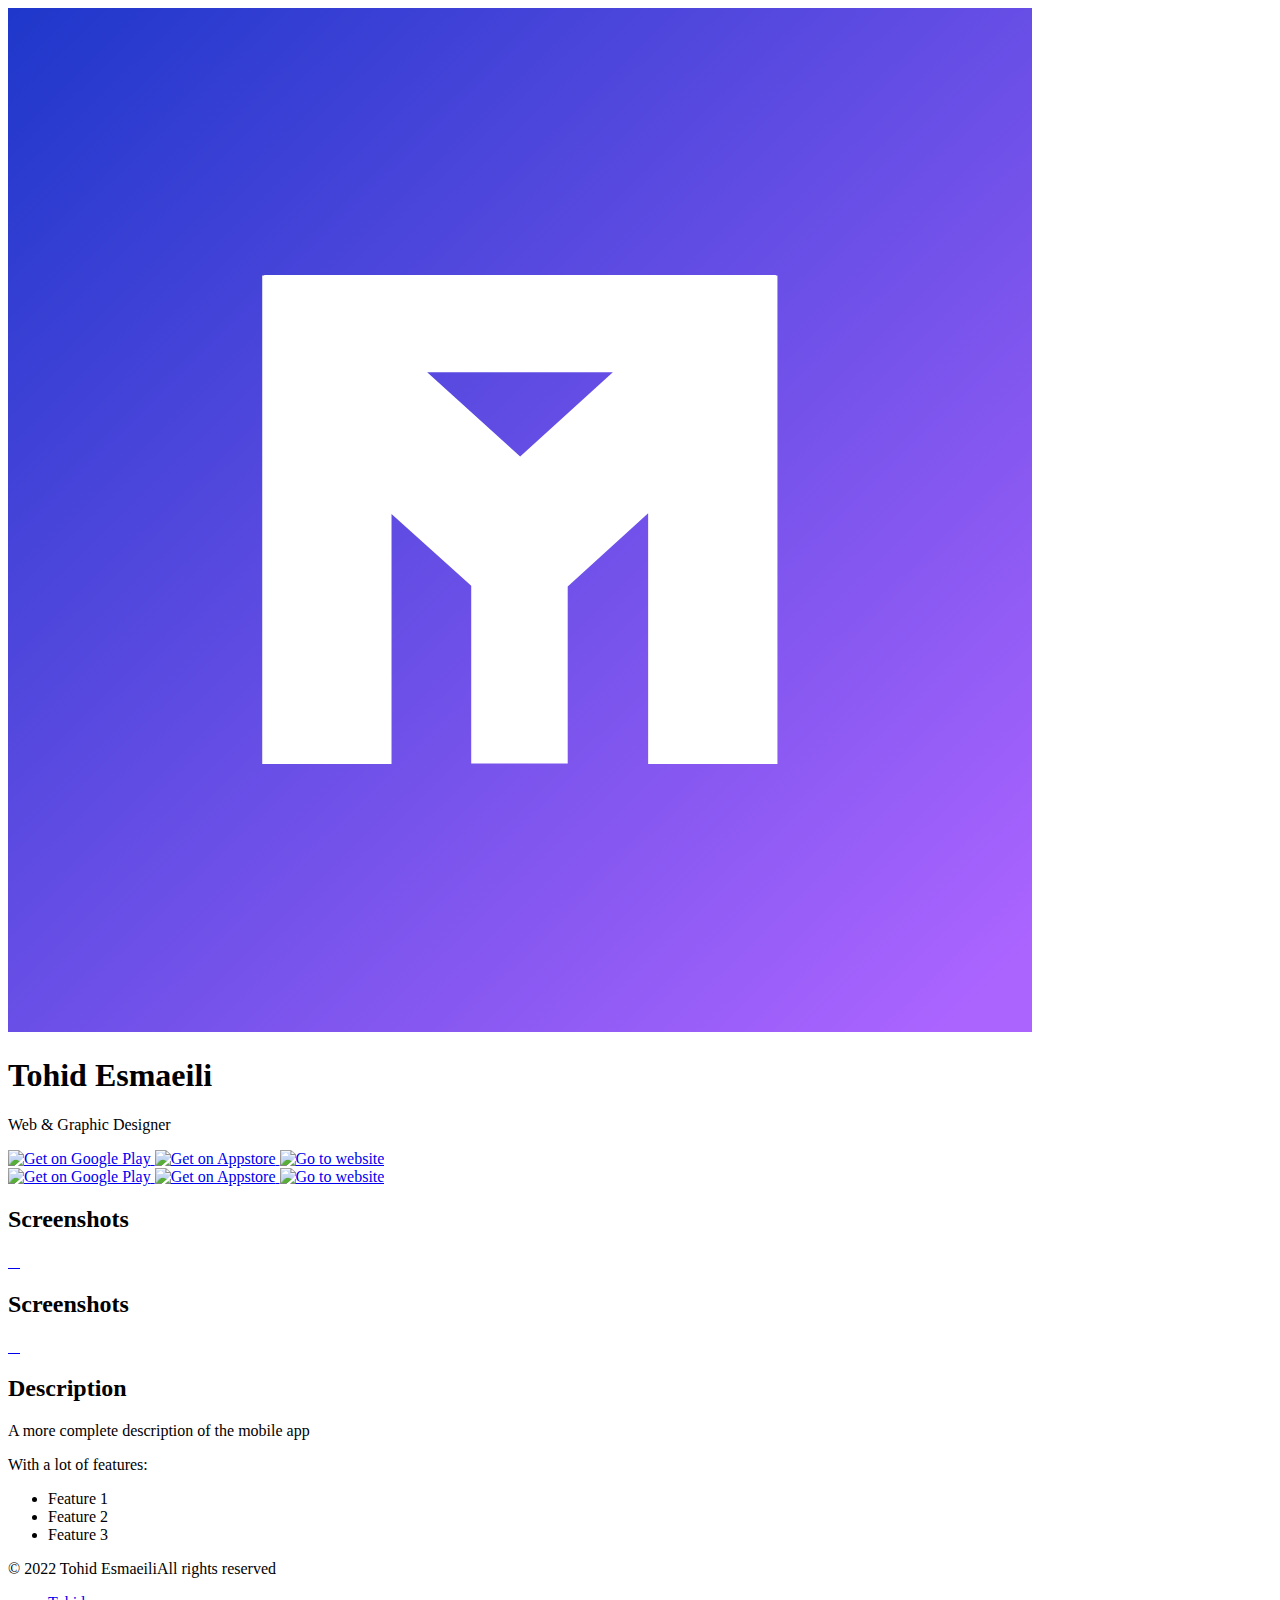
==== commit 8cdf0ab5: "test v5" ====
--- a/folder/folder/index.html
+++ b/folder/folder/index.html
@@ -117,7 +117,7 @@
 			<div class="container">
 				<div class="footer__container">
 					<p class="footer__love">
-						&copy; 2022 Tohid Esmaeili All rights reserved
+						&copy; 2022 Tohid EsmaeiliAll rights reserved
 					</p>
 					<ul class="footer__links">
 							<li class="footer__link">
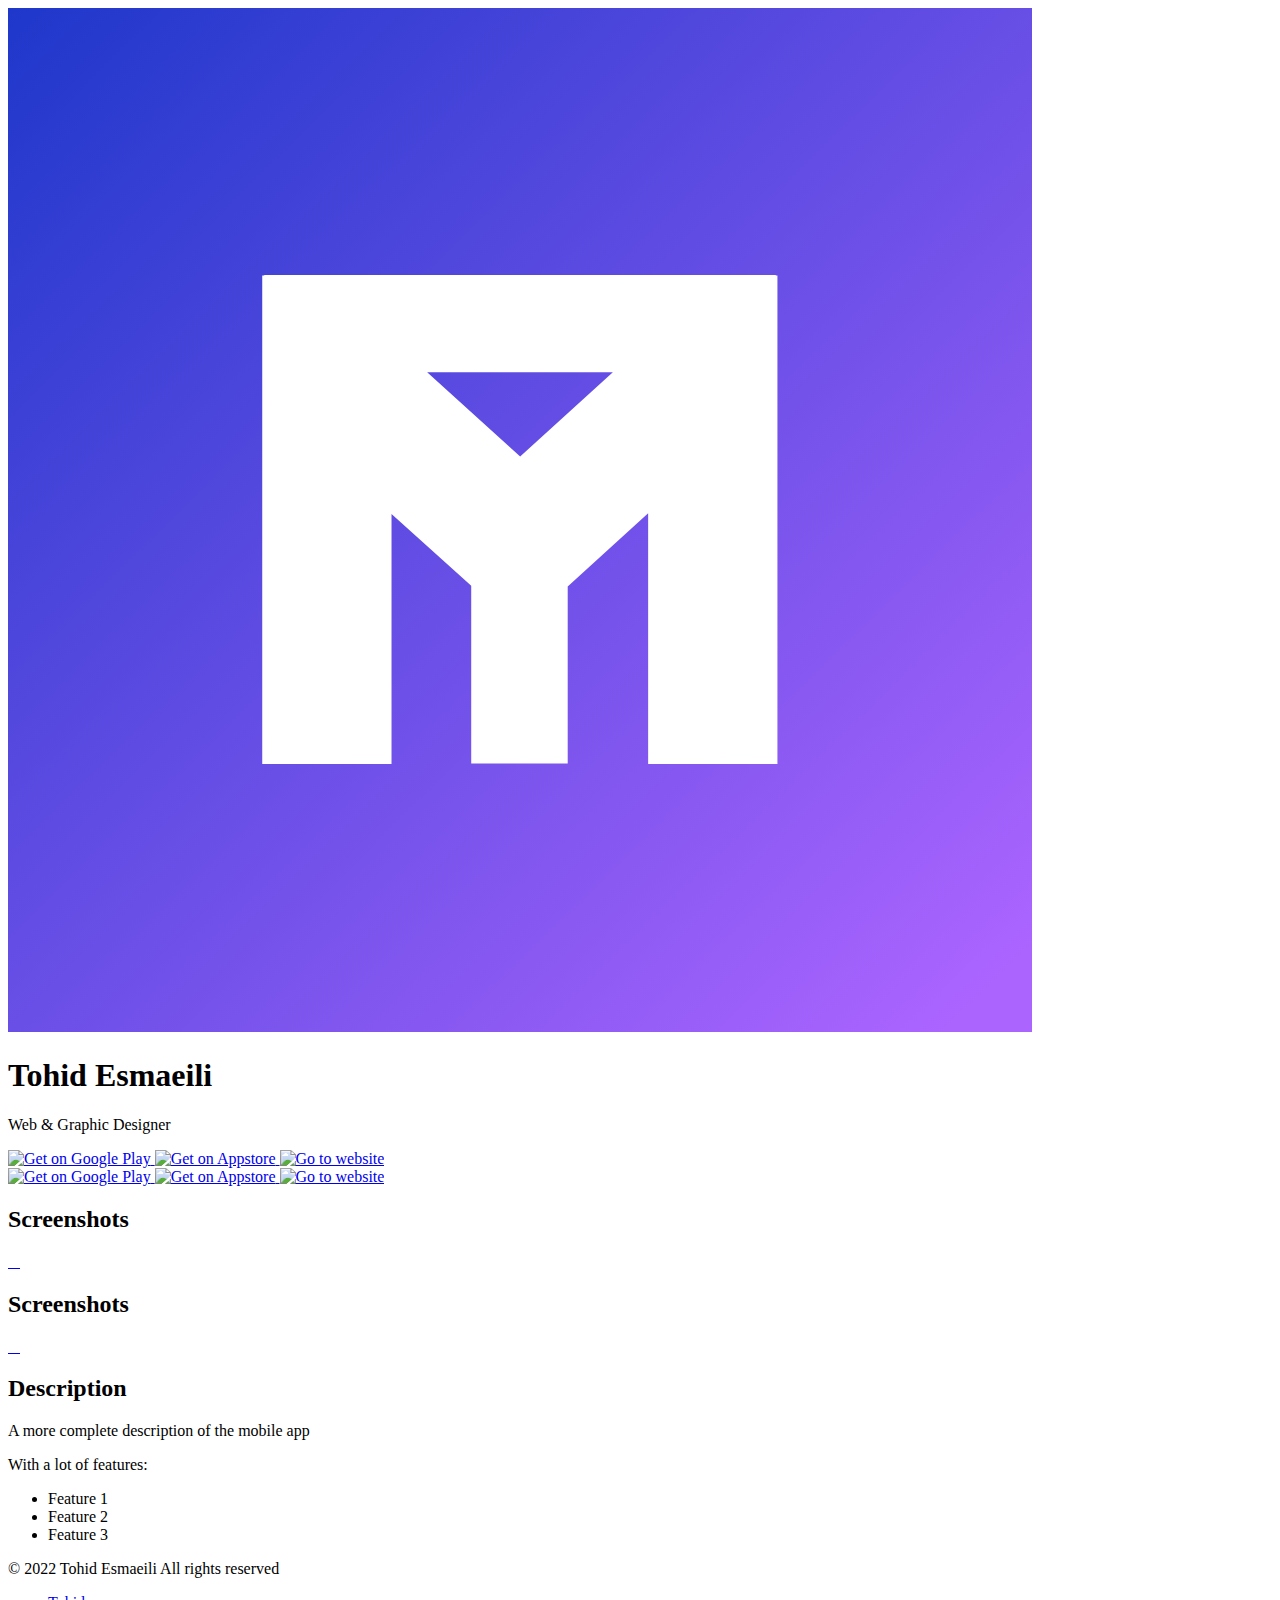
==== commit 1231a791: "test v6" ====
--- a/folder/folder/index.html
+++ b/folder/folder/index.html
@@ -117,7 +117,7 @@
 			<div class="container">
 				<div class="footer__container">
 					<p class="footer__love">
-						&copy; 2022 Tohid EsmaeiliAll rights reserved
+						&copy; 2022 Tohid Esmaeili All rights reserved
 					</p>
 					<ul class="footer__links">
 							<li class="footer__link">
